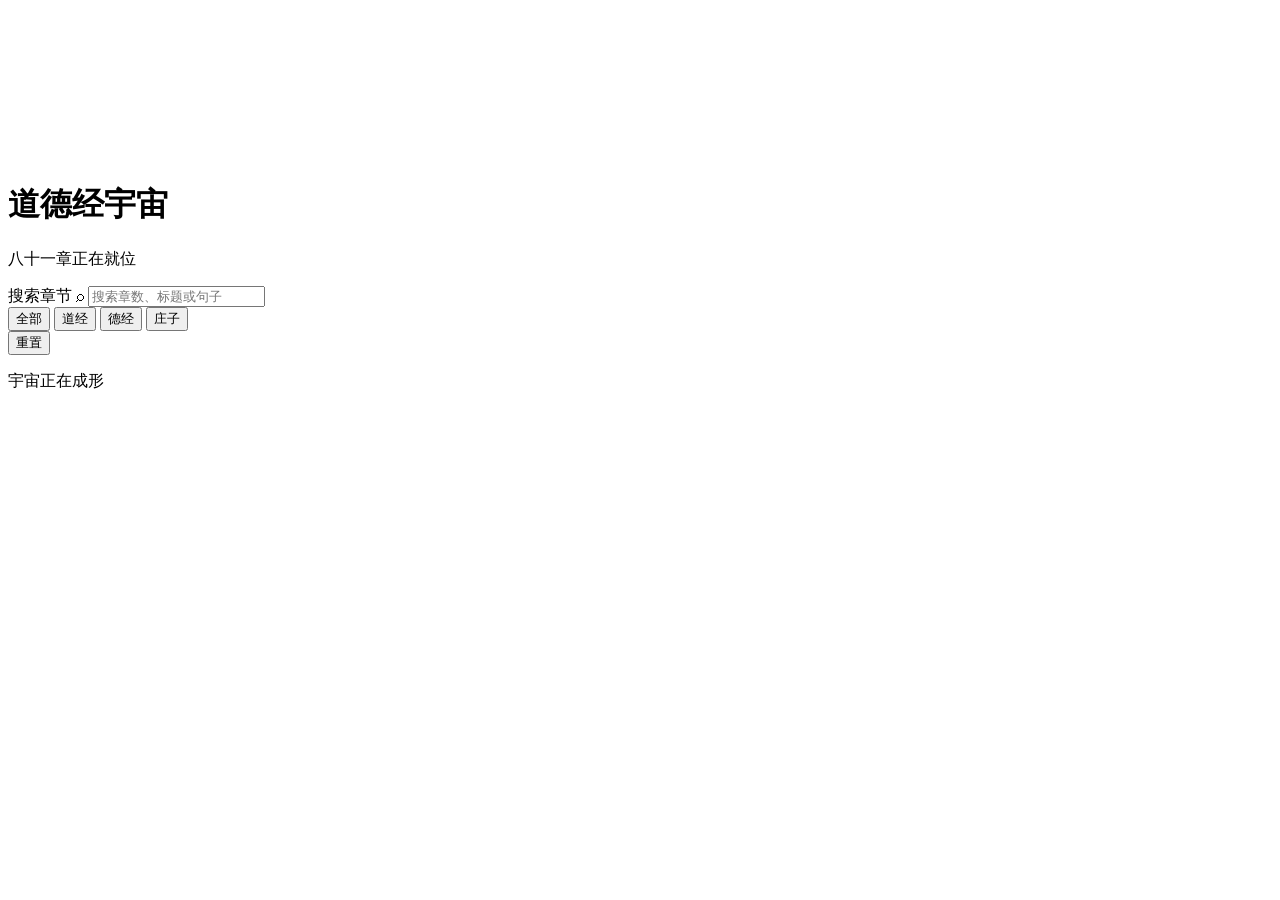
==== tao-live/index.html @ 5612cf83 "Deploy 道德经宇宙 live demo" ====
<!doctype html>
<html lang="zh-CN">
  <head>
    <meta charset="UTF-8" />
    <meta name="viewport" content="width=device-width, initial-scale=1.0" />
    <meta name="theme-color" content="#02070d" />
    <meta
      name="description"
      content="在三维宇宙中探索《道德经》八十一章与《庄子》三十三篇。"
    />
    <link rel="icon" href="data:," />
    <title>道德经宇宙</title>
    <script type="module" crossorigin src="/assets/index-Bi8pLb53.js"></script>
    <link rel="stylesheet" crossorigin href="/assets/index-DXOOADnD.css">
  </head>
  <body>
    <main id="app">
      <canvas id="universe" aria-label="道德经与庄子三维宇宙"></canvas>

      <header class="masthead">
        <h1>道德经宇宙</h1>
        <p class="chapter-status sr-only" id="chapter-status">八十一章正在就位</p>
      </header>

      <section class="explorer" aria-label="章节探索工具">
        <form class="search" id="search-form" role="search">
          <label class="sr-only" for="chapter-search">搜索章节</label>
          <span aria-hidden="true">⌕</span>
          <input
            id="chapter-search"
            name="query"
            type="search"
            placeholder="搜索章数、标题或句子"
            autocomplete="off"
          />
        </form>
        <div class="search-results" id="search-results" role="listbox" hidden></div>

        <div class="explorer__actions">
          <div class="domain-switch" aria-label="切换星域">
            <button class="is-active" type="button" data-domain="全部">全部</button>
            <button type="button" data-domain="道经">道经</button>
            <button type="button" data-domain="德经">德经</button>
            <button type="button" data-domain="庄子">庄子</button>
          </div>
          <button class="reset-button" id="reset-view" type="button">重置</button>
        </div>
      </section>

      <aside class="chapter-card" id="chapter-card" aria-live="polite" hidden>
        <div class="chapter-card__meta">
          <span id="card-number">第一章</span>
          <span id="card-domain">道经</span>
        </div>
        <div class="chapter-card__heading">
          <h2 id="card-title">众妙之门</h2>
          <button id="return-view" type="button" hidden>返回宇宙</button>
        </div>
        <nav class="chapter-tabs" id="chapter-tabs" aria-label="篇章内容层次">
          <button class="is-active" type="button" data-card-layer="original">原文</button>
          <button type="button" data-card-layer="annotation">注释</button>
          <button type="button" data-card-layer="allusion">典故</button>
          <button type="button" data-card-layer="insight">启示</button>
        </nav>
        <div class="chapter-layer is-active" data-layer-panel="original">
          <p class="chapter-card__original" id="card-original"></p>
        </div>
        <div class="chapter-layer" data-layer-panel="annotation" hidden>
          <small class="chapter-layer__source" id="card-annotation-source"></small>
          <p id="card-annotation-summary"></p>
          <dl class="chapter-keywords" id="card-keywords"></dl>
          <div class="chapter-classical-notes" id="card-classical-notes"></div>
        </div>
        <div class="chapter-layer" data-layer-panel="allusion" hidden>
          <small class="chapter-layer__source" id="card-allusion-source"></small>
          <h3 id="card-allusion-title"></h3>
          <p id="card-allusion-text"></p>
        </div>
        <div class="chapter-layer" data-layer-panel="insight" hidden>
          <div class="chapter-insights" id="card-insights"></div>
        </div>
        <small id="card-hint">点击星辰进入本篇</small>
      </aside>
      <div class="core-hint" id="core-hint" hidden>道 · 随缘一页</div>

      <div class="loading" id="loading">
        <div class="loading__halo"></div>
        <p>宇宙正在成形</p>
      </div>

      <noscript>请启用 JavaScript 以浏览道德经宇宙。</noscript>
    </main>
  </body>
</html>
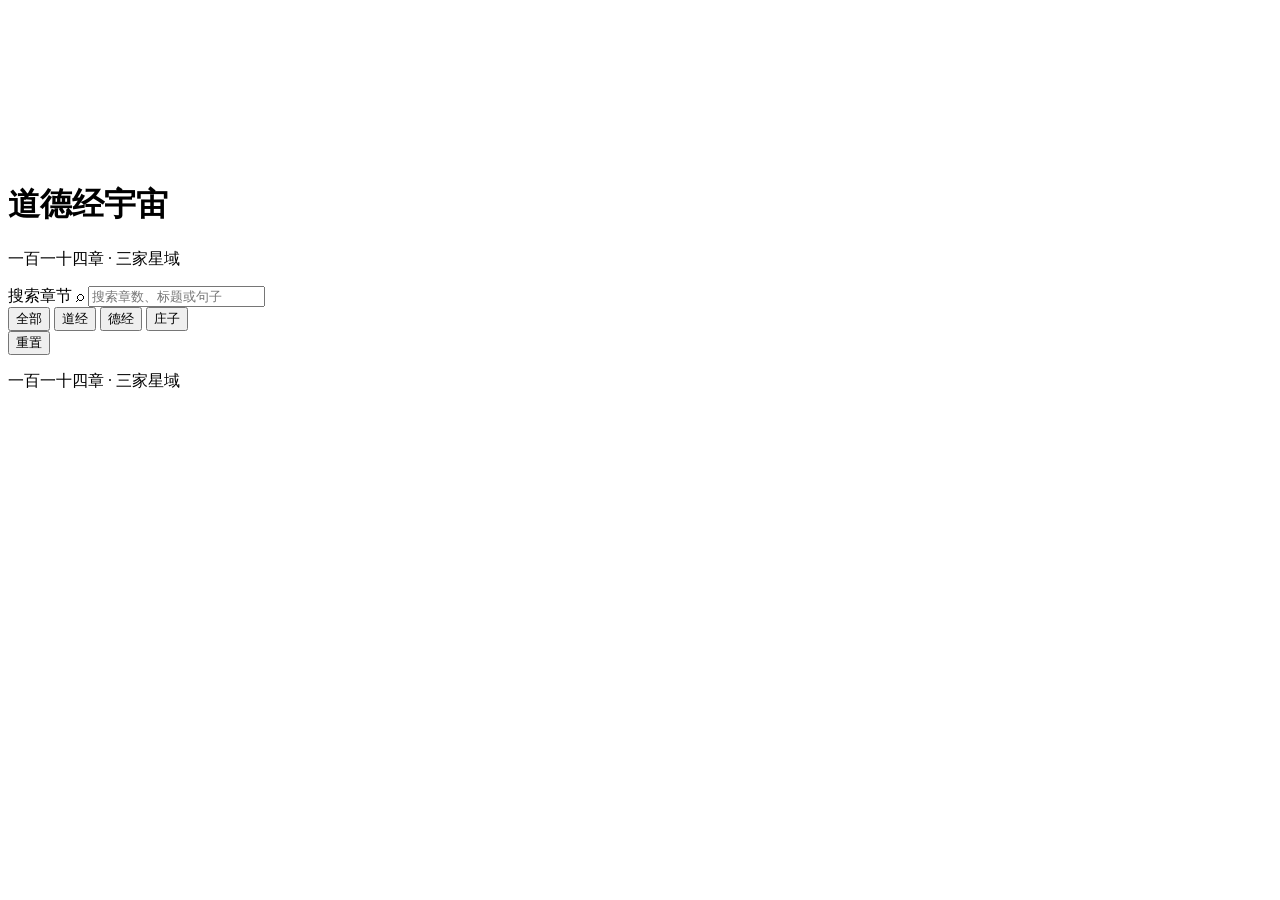
==== commit 21f9a38c: "Deploy Tao universe star glow polish" ====
--- a/tao-live/index.html
+++ b/tao-live/index.html
@@ -10,8 +10,8 @@
     />
     <link rel="icon" href="data:," />
     <title>道德经宇宙</title>
-    <script type="module" crossorigin src="/assets/index-Bi8pLb53.js"></script>
-    <link rel="stylesheet" crossorigin href="/assets/index-DXOOADnD.css">
+    <script type="module" crossorigin src="/assets/index-Na-CxIF8.js"></script>
+    <link rel="stylesheet" crossorigin href="/assets/index-BYRqYHHB.css">
   </head>
   <body>
     <main id="app">
@@ -19,7 +19,7 @@
 
       <header class="masthead">
         <h1>道德经宇宙</h1>
-        <p class="chapter-status sr-only" id="chapter-status">八十一章正在就位</p>
+        <p class="chapter-status sr-only" id="chapter-status">一百一十四章 · 三家星域</p>
       </header>
 
       <section class="explorer" aria-label="章节探索工具">
@@ -85,7 +85,7 @@
 
       <div class="loading" id="loading">
         <div class="loading__halo"></div>
-        <p>宇宙正在成形</p>
+        <p>一百一十四章 · 三家星域</p>
       </div>
 
       <noscript>请启用 JavaScript 以浏览道德经宇宙。</noscript>
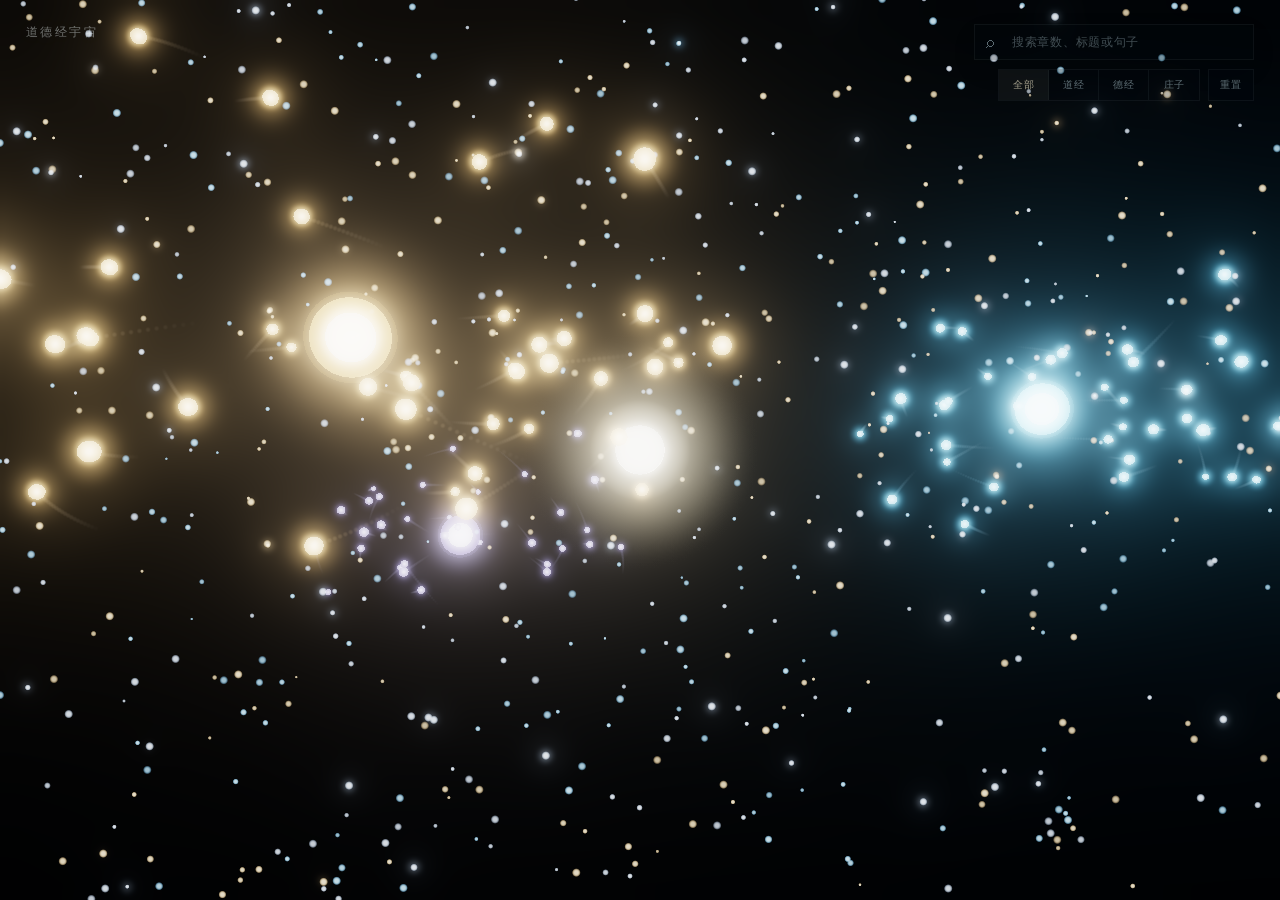
==== commit 7186e030: "Fix Tao universe GitHub Pages asset paths" ====
--- a/tao-live/index.html
+++ b/tao-live/index.html
@@ -10,8 +10,8 @@
     />
     <link rel="icon" href="data:," />
     <title>道德经宇宙</title>
-    <script type="module" crossorigin src="/assets/index-Na-CxIF8.js"></script>
-    <link rel="stylesheet" crossorigin href="/assets/index-BYRqYHHB.css">
+    <script type="module" crossorigin src="./assets/index-Na-CxIF8.js"></script>
+    <link rel="stylesheet" crossorigin href="./assets/index-BYRqYHHB.css">
   </head>
   <body>
     <main id="app">
--- a/tao-live/assets/index-BYRqYHHB.css
+++ b/tao-live/assets/index-BYRqYHHB.css
@@ -0,0 +1 @@
+:root{--lightningcss-light: ;--lightningcss-dark:initial;color-scheme:dark;color:#edf5f7;font-synthesis:none;text-rendering:optimizelegibility;--space:#02070d;--panel:#040d1499;--line:#91a7af1f;--dao:#59d5ff;--de:#e4b85f;--zhuangzi:#8b7fbf;--core:#fff5d4;--muted:#91a7af;background:#02070d;font-family:IBM Plex Sans,Noto Sans SC,Microsoft YaHei,sans-serif}*{box-sizing:border-box}html,body,#app{width:100%;min-height:100%;margin:0}body{background:var(--space);min-height:100dvh;overflow:hidden}button,input{font:inherit}button{color:inherit}button:focus-visible,input:focus-visible{outline:1px solid var(--core);outline-offset:3px}.sr-only{clip:rect(0, 0, 0, 0);white-space:nowrap;border:0;width:1px;height:1px;margin:-1px;padding:0;position:absolute;overflow:hidden}#app{isolation:isolate;background:radial-gradient(circle at 50% 48%,#18313c3d,#0000 34%),#02070d;min-height:100dvh;position:relative}#universe{touch-action:none;outline:none;width:100%;height:100%;display:block;position:fixed;inset:0}#universe.is-pointing{cursor:pointer}.masthead{z-index:3;pointer-events:none;transition:opacity .26s,transform .42s;position:fixed;top:24px;left:26px}h1,h2{font-family:Source Han Serif SC,Noto Serif CJK SC,Songti SC,serif;font-weight:500}h1{color:#edf5f770;letter-spacing:.2em;text-shadow:0 0 26px #fff5d424;margin:0;font-size:.76rem}.explorer{z-index:4;opacity:.64;width:min(280px,100vw - 132px);transition:opacity .26s,transform .42s;position:fixed;top:24px;right:26px}.explorer:hover,.explorer:focus-within{opacity:.94}body.is-reading .explorer{opacity:.24}body.is-reading .explorer:hover,body.is-reading .explorer:focus-within{opacity:.82}.search{border:.5px solid var(--line);-webkit-backdrop-filter:blur(8px);backdrop-filter:blur(8px);background:#040d1457;grid-template-columns:24px 1fr;align-items:center;min-height:36px;padding:0 11px;display:grid;box-shadow:0 10px 30px #0000001a}.search>span{color:var(--muted);font-size:1rem}.search input{width:100%;color:var(--core);letter-spacing:.06em;background:0 0;border:0;outline:0;font-size:.74rem}.search input::placeholder{color:#91a7afb3}.search-results{border:.5px solid var(--line);background:#030b11f0;max-height:min(430px,58vh);margin-top:8px;overflow-y:auto;box-shadow:0 24px 64px #0000006b}.search-results[hidden]{display:none}.search-results button{text-align:left;cursor:pointer;background:0 0;border:0;border-bottom:1px solid #91a7af1f;grid-template-columns:74px 1fr auto;align-items:center;gap:12px;width:100%;padding:13px 15px;display:grid}.search-results button:last-child{border-bottom:0}.search-results button:hover{background:#59d5ff12}.search-results span,.search-results small{color:var(--muted);font-size:.68rem}.search-results strong{letter-spacing:.08em;font-family:Source Han Serif SC,Noto Serif CJK SC,Songti SC,serif;font-size:.9rem;font-weight:500}.explorer__actions{justify-content:flex-end;gap:8px;margin-top:9px;display:flex}.domain-switch{border:.5px solid var(--line);-webkit-backdrop-filter:blur(7px);backdrop-filter:blur(7px);background:#040d144d;grid-template-columns:repeat(4,1fr);display:grid}.domain-switch button,.reset-button,#return-view{min-height:30px;color:var(--muted);letter-spacing:.08em;cursor:pointer;background:0 0;border:0;font-size:.64rem;transition:color .18s,background-color .18s}.domain-switch button{border-right:.5px solid var(--line);min-width:50px}.domain-switch button:last-child{border-right:0}.domain-switch button:hover,.domain-switch button.is-active{color:var(--core);background:#fff5d412}.reset-button{border:.5px solid var(--line);background:#040d144d;padding:0 11px}.reset-button:hover,#return-view:hover{color:var(--core)}.chapter-card{z-index:4;-webkit-backdrop-filter:blur(16px);backdrop-filter:blur(16px);will-change:transform, opacity;background:linear-gradient(90deg,#020a10b8,#040f1694);border:0;width:min(760px,100vw - 80px);padding:18px 24px;transition:opacity .26s,transform .42s;position:fixed;bottom:30px;right:50%;translate:50%;box-shadow:0 0 0 .5px #fff5d41a,0 0 52px #59d5ff0e}.chapter-card[hidden]{display:none}.chapter-card{scrollbar-width:thin;scrollbar-color:#fff5d429 transparent}.chapter-card::-webkit-scrollbar{width:3px}.chapter-card::-webkit-scrollbar-thumb{background:#fff5d429}.chapter-card__meta{color:var(--muted);letter-spacing:.13em;gap:12px;font-size:.61rem;display:flex}#card-domain[data-domain=道经]{color:var(--dao)}#card-domain[data-domain=德经]{color:var(--de)}#card-domain[data-domain=庄子]{color:var(--zhuangzi)}.chapter-card__heading{justify-content:space-between;align-items:center;gap:18px;display:flex}.chapter-card h2{letter-spacing:.12em;margin:8px 0 7px;font-size:clamp(1rem,1.8vw,1.3rem)}#return-view{border:.5px solid var(--line);flex:none;min-height:32px;padding:0 11px}.chapter-card__original,.chapter-layer p{margin:0;line-height:1.75}.chapter-tabs{border-block:.5px solid #fff5d41a;grid-template-columns:repeat(4,1fr);margin:18px 0 16px;display:grid}.chapter-tabs button{color:#91a7af9e;letter-spacing:.08em;background:0 0;border:0;min-height:34px;font-size:.68rem}.chapter-tabs button:hover,.chapter-tabs button.is-active{color:var(--core);background:#fff5d40b}.chapter-layer[hidden]{display:none}.chapter-layer{color:#edf5f7b8;font-size:.74rem}.chapter-layer__source{margin:0 0 10px}.chapter-layer h3{color:#edf5f7e6;margin:6px 0 10px;font-size:.86rem;font-weight:500}.chapter-keywords{grid-template-columns:max-content 1fr;gap:8px 12px;margin:16px 0 0;display:grid}.chapter-keywords dt{color:var(--core)}.chapter-keywords dd{color:#edf5f7a3;margin:0;line-height:1.65}.chapter-classical-notes,.chapter-insights{gap:10px;margin-top:14px;display:grid}.chapter-classical-notes:empty{display:none}.chapter-classical-notes p,.chapter-insights p{border-left:1px solid #fff5d41f;padding-left:12px}.chapter-card:not(.is-focused){text-align:left;width:min(520px,100vw - 52px);min-width:0;padding:12px 17px}.chapter-card:not(.is-focused) .chapter-tabs,.chapter-card:not(.is-focused) small{display:none}.chapter-card:not(.is-focused) h2{margin:4px 0 3px;font-size:.9rem}.chapter-card:not(.is-focused) .chapter-card__original{color:#edf5f79e;max-height:none;font-size:.72rem;line-height:1.55;display:block;overflow:hidden}.chapter-card__original{color:#edf5f7db;max-height:48vh;font-family:Source Han Serif SC,Noto Serif CJK SC,Songti SC,serif;font-size:.82rem;display:none;overflow-y:auto}.chapter-card small{color:#91a7af8f;letter-spacing:.08em;margin-top:7px;font-size:.62rem;display:block}.chapter-card.is-focused{-webkit-backdrop-filter:none;backdrop-filter:none;background:radial-gradient(circle at 18% 4%,#fff5d40b,#0000 34%),#020a10d9;width:min(390px,30vw);padding:30px 29px;animation:.42s cubic-bezier(.22,1,.36,1) both chapter-arrival;top:82px;bottom:26px;right:34px;overflow-y:auto;translate:0;box-shadow:0 0 0 .5px #fff5d41a,-14px 0 72px #59d5ff12,inset 0 0 48px #fff5d406}.core-hint{z-index:4;color:#fff5d4c2;letter-spacing:.16em;pointer-events:none;background:#020a108a;border-top:.5px solid #fff5d424;padding:8px 14px;font-family:Source Han Serif SC,Noto Serif CJK SC,Songti SC,serif;font-size:.68rem;position:fixed;bottom:34px;left:50%;translate:-50%}.core-hint[hidden],body.is-travelling .core-hint,body.is-reading .core-hint{display:none}.chapter-card.is-focused .chapter-card__original{margin-bottom:14px;display:block}@keyframes chapter-arrival{0%{opacity:0;transform:translate(18px)}}body.is-travelling .masthead,body.is-travelling .explorer,body.is-travelling .chapter-card{opacity:0;pointer-events:none}body.is-travelling .masthead{transform:translate(-10px,-6px)}body.is-travelling .explorer{transform:translate(10px,-6px)}.loading{z-index:5;background:#02070d;place-content:center;justify-items:center;gap:20px;transition:opacity .65s,visibility .65s;display:grid;position:fixed;inset:0}.loading[hidden]{opacity:0;visibility:hidden;display:grid}.loading__halo{aspect-ratio:1;border:1px solid #fff5d46b;border-radius:50%;width:58px;animation:1.8s ease-in-out infinite breathe;box-shadow:0 0 32px #fff5d42e,inset 0 0 22px #59d5ff14}.loading p{color:var(--muted);letter-spacing:.22em;text-indent:.22em;margin:0;font-family:Source Han Serif SC,Noto Serif CJK SC,Songti SC,serif;font-size:.8rem}@keyframes breathe{50%{opacity:.62;scale:1.12}}@media (width<=767px){.masthead{top:17px;left:15px}h1{font-size:.68rem}.explorer{opacity:.76;width:min(248px,100vw - 118px);top:13px;left:auto;right:14px}.search{grid-template-columns:19px 1fr;min-height:40px;padding-inline:11px}.search input{font-size:.72rem}.search-results button{grid-template-columns:58px 1fr;gap:8px;padding:11px}.search-results small{display:none}.explorer__actions{gap:5px}.domain-switch button{min-width:0;padding-inline:7px}.reset-button{padding-inline:10px}.chapter-card{width:auto;max-height:42vh;padding:15px 16px;bottom:18px;left:18px;right:18px;translate:0}.chapter-card.is-focused{width:auto;max-height:68vh;padding:18px;inset:auto 18px 18px;overflow-y:auto}.core-hint{bottom:22px}.chapter-card__original{max-height:none}.chapter-tabs{z-index:1;background:#020a10f5;margin-top:14px;position:sticky;top:-18px}}@media (prefers-reduced-motion:reduce){*,:before,:after{scroll-behavior:auto!important;transition-duration:.01ms!important;animation-duration:.01ms!important;animation-iteration-count:1!important}}
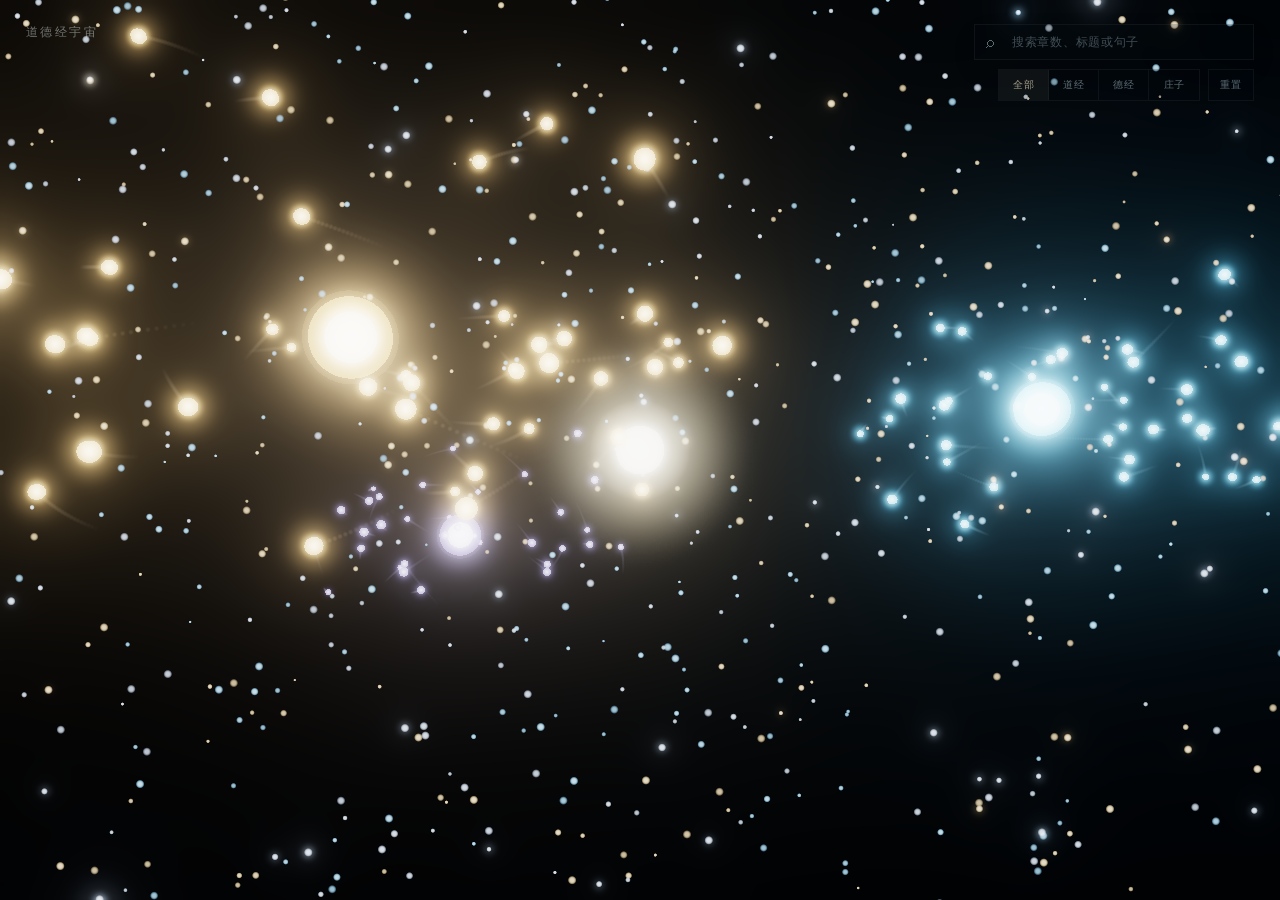
==== commit 7454c44b: "Make Tao universe center star round" ====
--- a/tao-live/index.html
+++ b/tao-live/index.html
@@ -10,7 +10,7 @@
     />
     <link rel="icon" href="data:," />
     <title>道德经宇宙</title>
-    <script type="module" crossorigin src="./assets/index-Na-CxIF8.js"></script>
+    <script type="module" crossorigin src="./assets/index-BP1L84oq.js"></script>
     <link rel="stylesheet" crossorigin href="./assets/index-BYRqYHHB.css">
   </head>
   <body>
